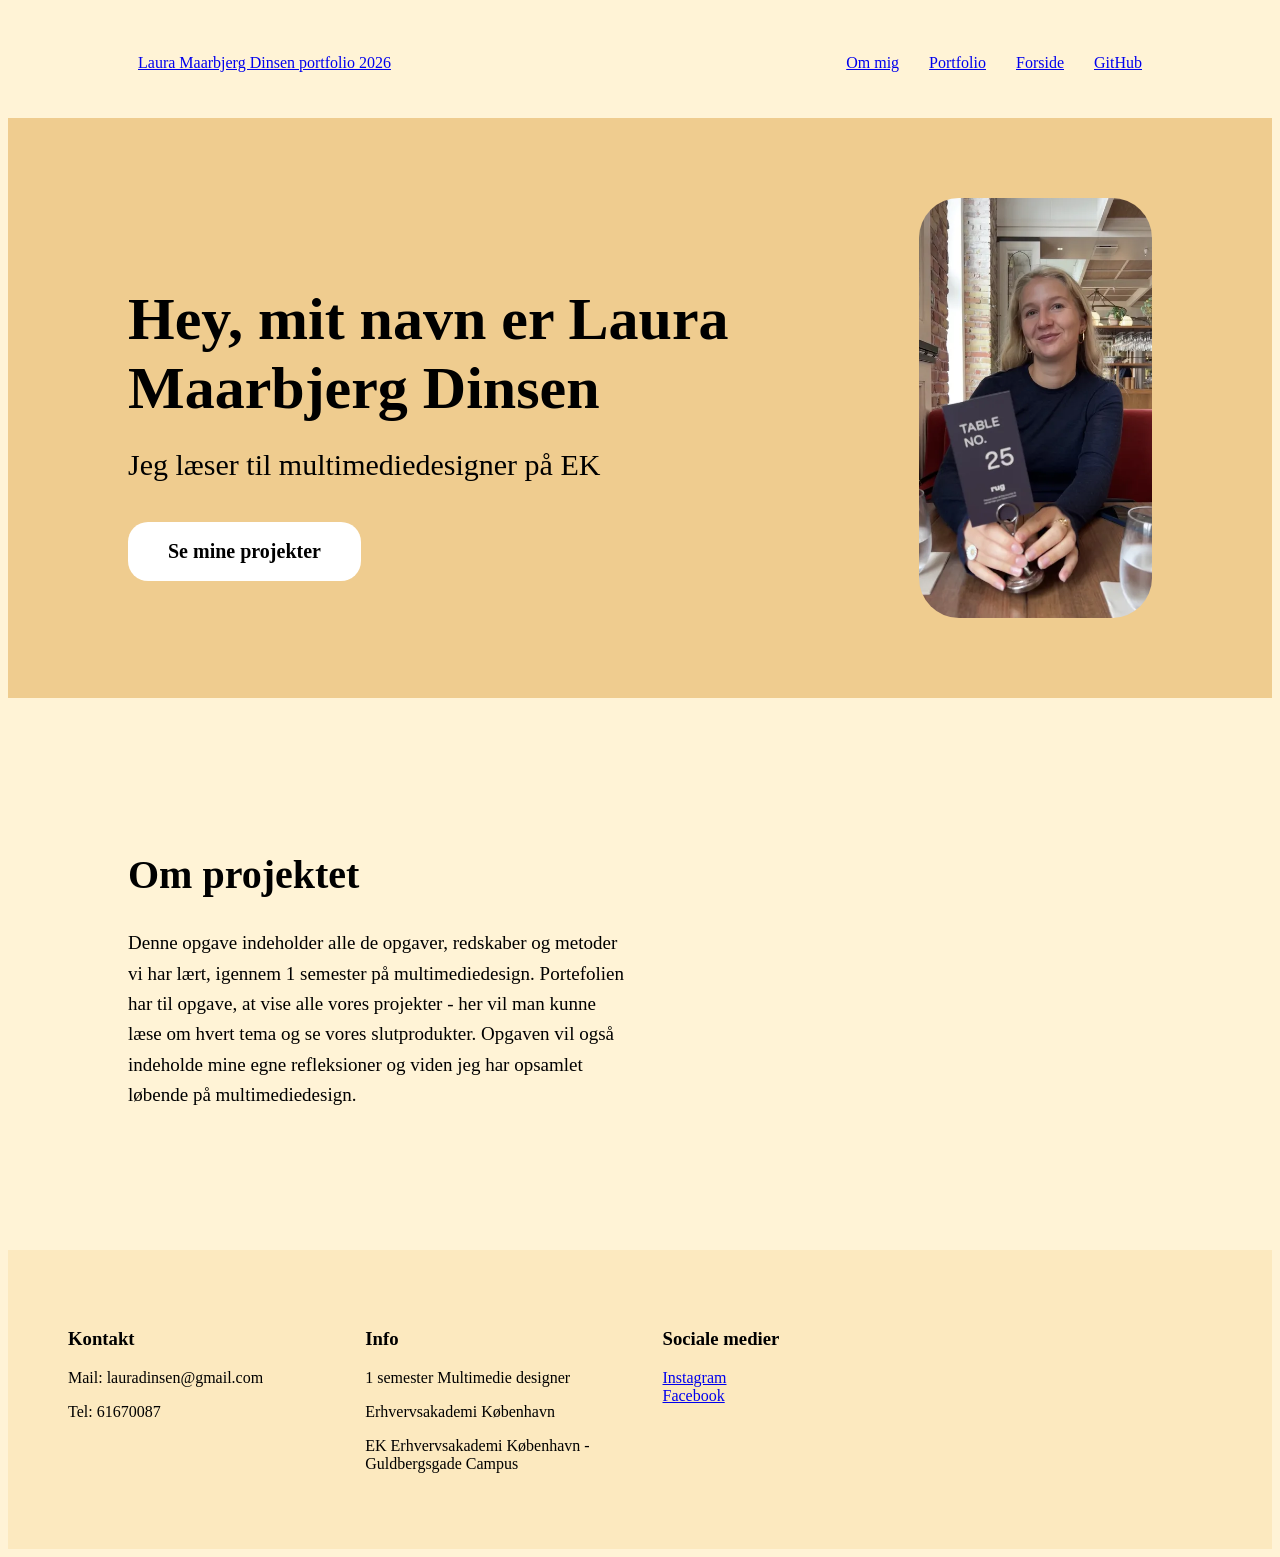
==== Index.html @ 109ab678 "Første push" ====
<!doctype html>
<html lang="da">
  <head>
    <meta charset="UTF-8" />
    <meta name="viewport" content="width=device-width, initial-scale=1.0" />
    <link rel="stylesheet" href="style.css" />
    <title>Forside</title>
  </head>

  <body>
    <header>
      <nav>
        <a href="Index.html">Laura Maarbjerg Dinsen portfolio 2026</a>
        <ul>
          <li><a href="ommig.html">Om mig</a></li>
          <li><a href="portfolio.html">Portfolio</a></li>
          <li><a href="Index.html">Forside</a></li>
          <li><a href="linktilgithub">GitHub</a></li>
        </ul>
      </nav>
    </header>

    <main>
      <section class="hero">
        <div class="hero-text">
          <h1>Hey, mit navn er Laura Maarbjerg Dinsen</h1>

          <h2>Jeg læser til multimediedesigner på EK</h2>

          <a href="portfolio.html">
            <button>Se mine projekter</button>
          </a>
        </div>

        <div class="hero-image">
          <img class="lau25" src="Img/laura25.webp" alt="Laura" />
        </div>
      </section>

      <section class="projekt">
        <div class="projekt-text">
          <h2>Om projektet</h2>

          <p>
            Denne opgave indeholder alle de opgaver, redskaber og metoder vi har lært, igennem 1 semester på multimediedesign. Portefolien har til opgave, at vise alle vores projekter - her vil man kunne læse om hvert tema og se vores slutprodukter.
            Opgaven vil også indeholde mine egne refleksioner og viden jeg har opsamlet løbende på multimediedesign.
          </p>
        </div>

        <div class="projekt-image">
          <a href="Img/forsideimg.webp"></a>
        </div>
      </section>
    </main>

    <footer class="footer">
      <div class="footer-container">
        <div class="footer-column">
          <h3 class="footer-title">Kontakt</h3>
          <p>Mail: lauradinsen@gmail.com</p>
          <p>Tel: 61670087</p>
        </div>

        <div class="footer-column">
          <h3 class="footer-title">Info</h3>
          <p>1 semester Multimedie designer</p>
          <p>Erhvervs­akademi Køben­havn</p>
          <p>EK Erhvervsakademi København - Guldbergsgade Campus</p>
        </div>

        <div class="footer-column">
          <h3 class="footer-title">Sociale medier</h3>
          <a href="https://www.instagram.com/lauramaarbjerg/">Instagram</a>
          <a href="https://www.facebook.com/laura.maarbjergdinsen">Facebook</a>
        </div>
      </div>
    </footer>
  </body>
</html>
---- style.css ----
/* button */

button {
  font-family: "Times New Roman", Times, serif;
}
/* Nav Menu */
nav ul {
  display: flex;
  list-style: none;
  gap: 30px;
  text-decoration: none;
}

nav {
  display: flex;
  align-items: center;
  justify-content: space-between;
  padding: 30px 130px;
}

/* Hero */

.hero {
  display: flex;
  justify-content: space-between;
  align-items: center;

  background-color: #efcc8f;

  padding: 80px 120px;
}

.hero-text h1 {
  font-size: 60px;
  margin-bottom: 20px;
}

.hero-text h2 {
  font-size: 30px;
  font-weight: normal;

  margin-bottom: 40px;
}

.hero button {
  padding: 18px 40px;

  border: none;
  border-radius: 20px;

  background-color: white;

  font-size: 20px;
  font-weight: bold;

  cursor: pointer;
}

/* img */

.lau25 {
  width: 320px;
  height: 420px;

  object-fit: cover;

  border-radius: 40px;
}

img {
  max-width: 100%;
}

.lau25 {
  display: grid;
  grid-template-columns: 2fr 1fr;
}

/* Om projekt */

.projekt {
  display: flex;

  justify-content: space-between;
  align-items: center;

  padding: 120px;
  gap: 80px;
}

.projekt-text {
  max-width: 500px;
}

.projekt-text h2 {
  font-size: 40px;
  margin-bottom: 30px;
}

.projekt-text p {
  font-size: 19px;
  line-height: 1.6;
}

/* Body */
body {
  background-color: #fff3d6;
}

/* Footer */
.footer {
  background: #fce9bf;
  padding: 60px;
  border-top: 1px solid var(--border);
}

.footer-container {
  display: grid;
  grid-template-columns: repeat(4, 1fr);
  gap: 45px;
}

.footer p,
.footer a {
  display: block;
  font-size: 16px;
  line-height: 1, 2px;
}

/* Mobil */
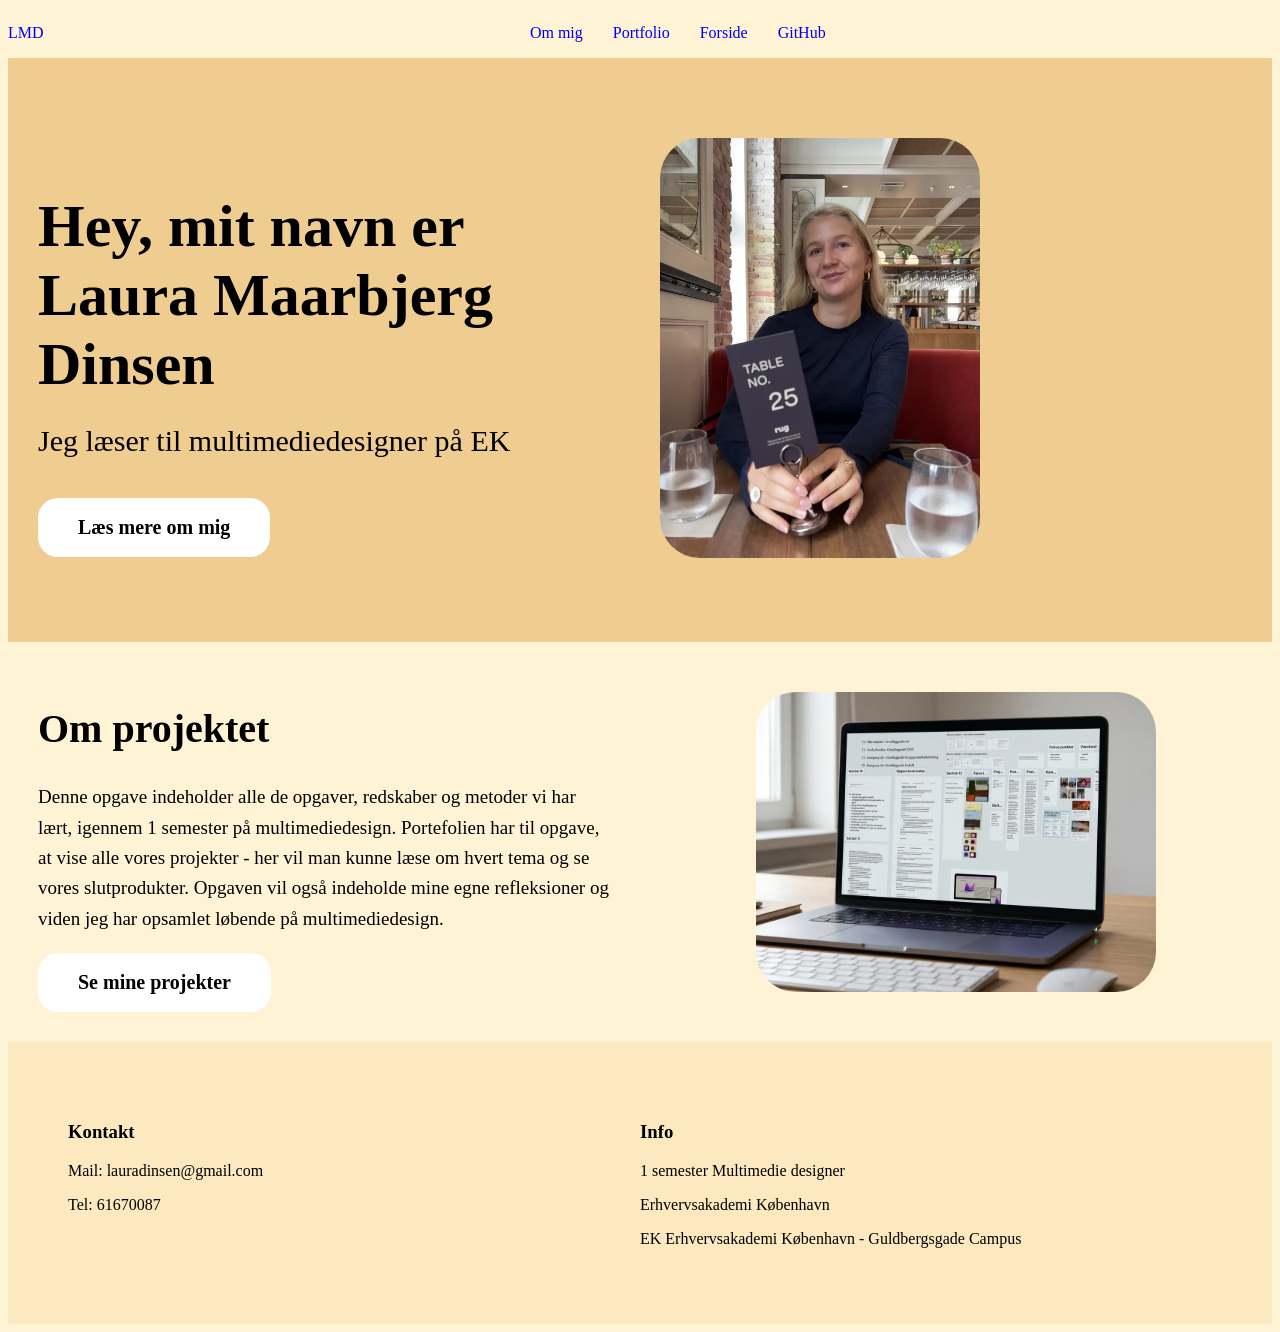
==== commit 61f411e0: "Refactor HTML structure and update CSS styles for improved layout and responsiveness" ====
--- a/Index.html
+++ b/Index.html
@@ -10,13 +10,18 @@
   <body>
     <header>
       <nav>
-        <a href="Index.html">Laura Maarbjerg Dinsen portfolio 2026</a>
-        <ul>
+        <a href="Index.html">LMD</a>
+        <ul class="menu">
           <li><a href="ommig.html">Om mig</a></li>
           <li><a href="portfolio.html">Portfolio</a></li>
           <li><a href="Index.html">Forside</a></li>
           <li><a href="linktilgithub">GitHub</a></li>
         </ul>
+        <div class="burger">
+          <div class="line"></div>
+          <div class="line"></div>
+          <div class="line"></div>
+        </div>
       </nav>
     </header>
 
@@ -24,11 +29,9 @@
       <section class="hero">
         <div class="hero-text">
           <h1>Hey, mit navn er Laura Maarbjerg Dinsen</h1>
-
           <h2>Jeg læser til multimediedesigner på EK</h2>
-
-          <a href="portfolio.html">
-            <button>Se mine projekter</button>
+          <a href="ommig.html">
+            <button>Læs mere om mig</button>
           </a>
         </div>
 
@@ -45,10 +48,14 @@
             Denne opgave indeholder alle de opgaver, redskaber og metoder vi har lært, igennem 1 semester på multimediedesign. Portefolien har til opgave, at vise alle vores projekter - her vil man kunne læse om hvert tema og se vores slutprodukter.
             Opgaven vil også indeholde mine egne refleksioner og viden jeg har opsamlet løbende på multimediedesign.
           </p>
+
+          <a href="portfolio.html">
+            <button>Se mine projekter</button>
+          </a>
         </div>
 
         <div class="projekt-image">
-          <a href="Img/forsideimg.webp"></a>
+          <img src="Img/forsideimg.webp" alt="" />
         </div>
       </section>
     </main>
@@ -67,12 +74,6 @@
           <p>Erhvervs­akademi Køben­havn</p>
           <p>EK Erhvervsakademi København - Guldbergsgade Campus</p>
         </div>
-
-        <div class="footer-column">
-          <h3 class="footer-title">Sociale medier</h3>
-          <a href="https://www.instagram.com/lauramaarbjerg/">Instagram</a>
-          <a href="https://www.facebook.com/laura.maarbjergdinsen">Facebook</a>
-        </div>
       </div>
     </footer>
   </body>
--- a/style.css
+++ b/style.css
@@ -1,33 +1,64 @@
 /* button */
-
 button {
   font-family: "Times New Roman", Times, serif;
+  padding: 18px 40px;
+  border: none;
+  border-radius: 20px;
+  background-color: white;
+  font-size: 20px;
+  font-weight: bold;
+  cursor: pointer;
 }
-/* Nav Menu */
+
+button:hover {
+  background-color: #efcc8f;
+}
+
+/* Nav */
+nav {
+  display: flex;
+  align-items: center;
+  justify-content: space-between;
+
+  & a {
+    text-decoration: none;
+  }
+}
+
 nav ul {
   display: flex;
   list-style: none;
   gap: 30px;
-  text-decoration: none;
+
+  & a {
+    text-decoration: none;
+  }
 }
 
-nav {
-  display: flex;
-  align-items: center;
-  justify-content: space-between;
-  padding: 30px 130px;
+/* Body */
+body {
+  background-color: #fff3d6;
+}
+
+/* img */
+img {
+  max-width: 100%;
+}
+
+.lau25 {
+  width: 320px;
+  height: 420px;
+  object-fit: cover;
+  border-radius: 40px;
 }
 
 /* Hero */
-
 .hero {
   display: flex;
-  justify-content: space-between;
-  align-items: center;
-
+  flex-direction: column;
   background-color: #efcc8f;
-
-  padding: 80px 120px;
+  padding: 80px 30px;
+  gap: 40px;
 }
 
 .hero-text h1 {
@@ -38,58 +69,33 @@
 .hero-text h2 {
   font-size: 30px;
   font-weight: normal;
-
   margin-bottom: 40px;
 }
 
-.hero button {
-  padding: 18px 40px;
-
-  border: none;
-  border-radius: 20px;
-
-  background-color: white;
-
-  font-size: 20px;
-  font-weight: bold;
-
-  cursor: pointer;
-}
-
-/* img */
-
-.lau25 {
-  width: 320px;
-  height: 420px;
-
-  object-fit: cover;
-
-  border-radius: 40px;
-}
-
-img {
-  max-width: 100%;
-}
-
-.lau25 {
-  display: grid;
-  grid-template-columns: 2fr 1fr;
+.hero-image {
+  align-self: center;
 }
 
 /* Om projekt */
-
 .projekt {
   display: flex;
+  flex-direction: column;
+  padding: 30px;
 
-  justify-content: space-between;
-  align-items: center;
-
-  padding: 120px;
-  gap: 80px;
+  & a {
+    margin-top: 20px;
+    margin-bottom: 20px;
+  }
 }
 
-.projekt-text {
-  max-width: 500px;
+.projekt-image img {
+  width: 100%;
+  max-width: 400px;
+  height: 300px;
+  object-fit: cover;
+  border-radius: 40px;
+  display: block;
+  margin: 20px 0 20px 0;
 }
 
 .projekt-text h2 {
@@ -102,11 +108,6 @@
   line-height: 1.6;
 }
 
-/* Body */
-body {
-  background-color: #fff3d6;
-}
-
 /* Footer */
 .footer {
   background: #fce9bf;
@@ -116,15 +117,37 @@
 
 .footer-container {
   display: grid;
-  grid-template-columns: repeat(4, 1fr);
-  gap: 45px;
+  grid-template-columns: repeat(2, 1fr);
 }
 
 .footer p,
 .footer a {
   display: block;
   font-size: 16px;
-  line-height: 1, 2px;
 }
 
-/* Mobil */
+/* Desktop */
+@media screen and (min-width: 600px) {
+  .hero {
+    display: grid;
+    grid-template-columns: 1fr 1fr;
+    align-items: center;
+  }
+
+  .projekt {
+    flex-direction: row;
+    align-items: center;
+    gap: 60px;
+    max-width: none;
+  }
+
+  .projekt-text {
+    flex: 1;
+  }
+
+  .projekt-image {
+    flex: 1;
+    display: flex;
+    justify-content: center;
+  }
+}
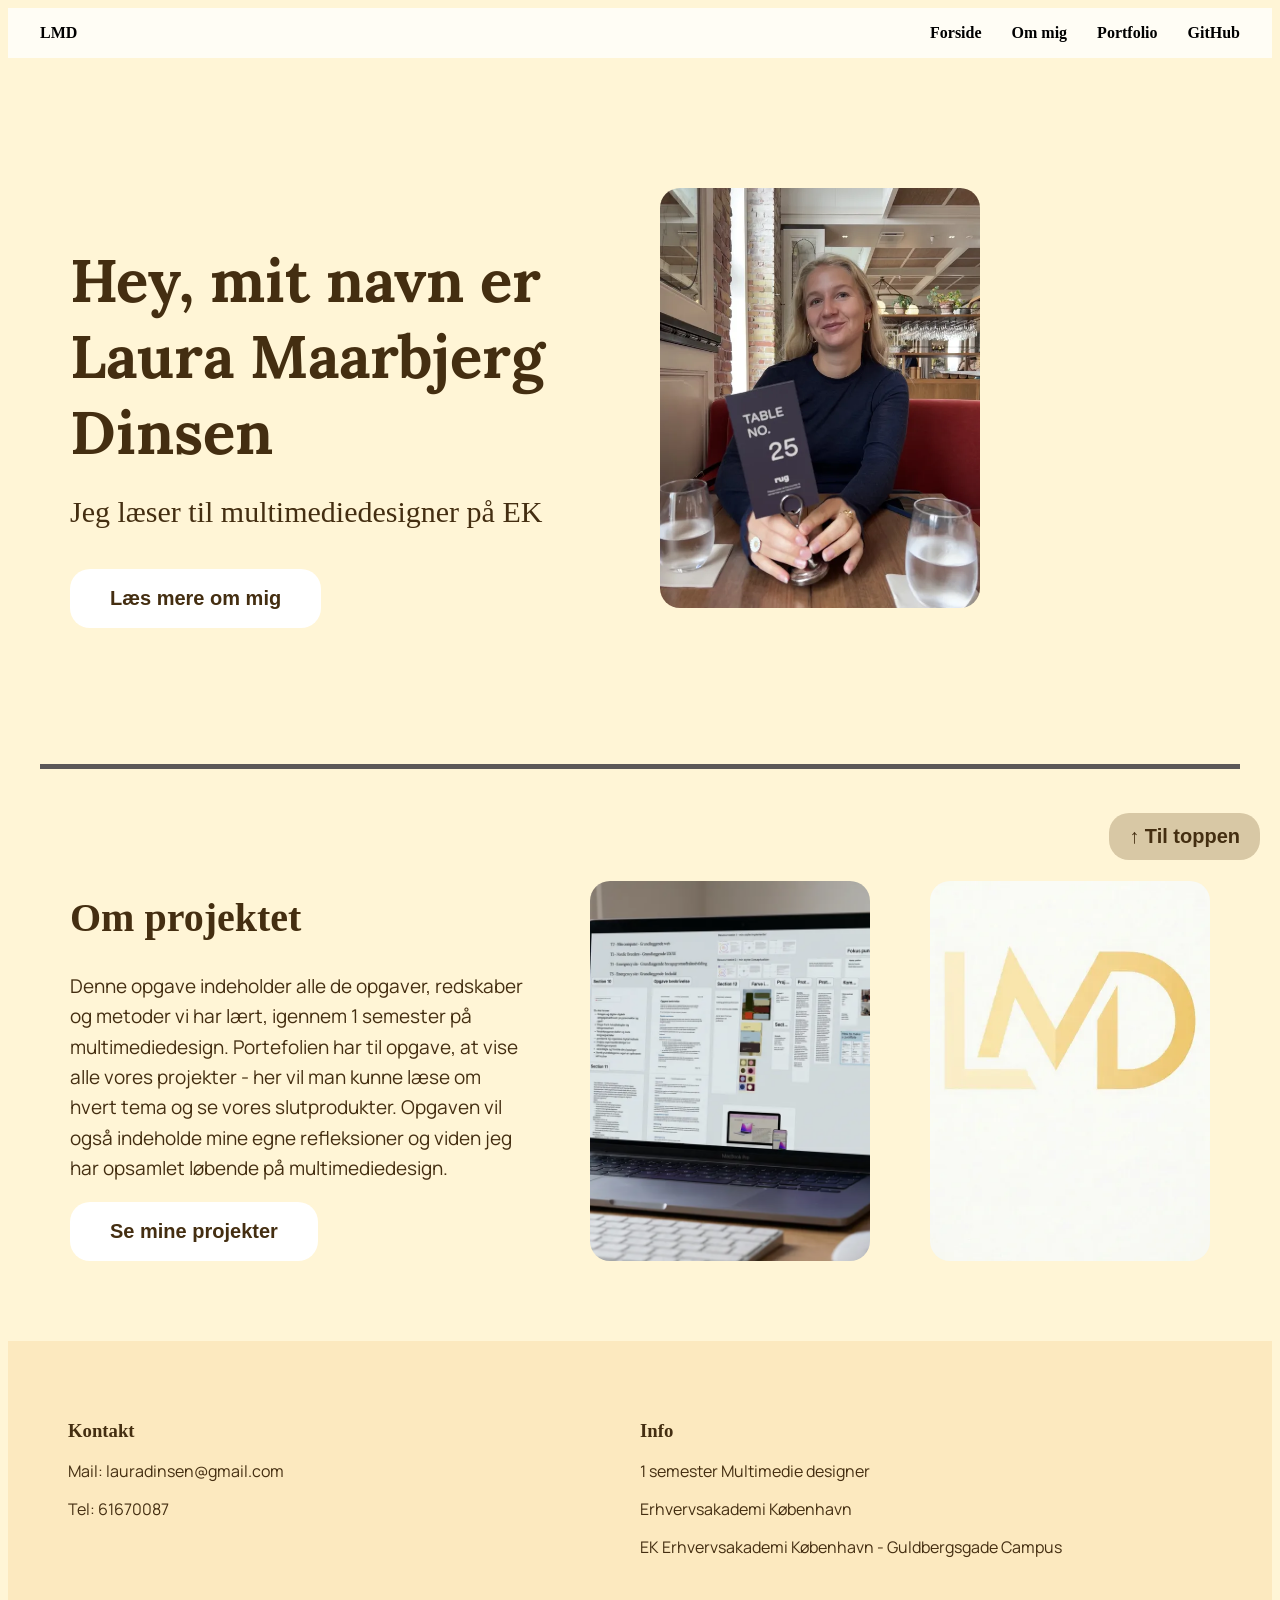
==== commit 0be5df23: "comnit" ====
--- a/Index.html
+++ b/Index.html
@@ -4,6 +4,16 @@
     <meta charset="UTF-8" />
     <meta name="viewport" content="width=device-width, initial-scale=1.0" />
     <link rel="stylesheet" href="style.css" />
+    <link rel="stylesheet" href="ommig.css" />
+
+    <link rel="preconnect" href="https://fonts.googleapis.com" />
+    <link rel="preconnect" href="https://fonts.gstatic.com" crossorigin />
+    <link href="https://fonts.googleapis.com/css2?family=Manrope:wght@200..800&display=swap" rel="stylesheet" />
+
+    <link rel="preconnect" href="https://fonts.googleapis.com" />
+    <link rel="preconnect" href="https://fonts.gstatic.com" crossorigin />
+    <link href="https://fonts.googleapis.com/css2?family=Lora:ital,wght@0,400..700;1,400..700&display=swap" rel="stylesheet" />
+
     <title>Forside</title>
   </head>
 
@@ -12,16 +22,11 @@
       <nav>
         <a href="Index.html">LMD</a>
         <ul class="menu">
+          <li><a href="Index.html">Forside</a></li>
           <li><a href="ommig.html">Om mig</a></li>
           <li><a href="portfolio.html">Portfolio</a></li>
-          <li><a href="Index.html">Forside</a></li>
           <li><a href="linktilgithub">GitHub</a></li>
         </ul>
-        <div class="burger">
-          <div class="line"></div>
-          <div class="line"></div>
-          <div class="line"></div>
-        </div>
       </nav>
     </header>
 
@@ -40,6 +45,7 @@
         </div>
       </section>
 
+      <hr />
       <section class="projekt">
         <div class="projekt-text">
           <h2>Om projektet</h2>
@@ -54,10 +60,23 @@
           </a>
         </div>
 
+        <!-- <div class="grid-section 2">
+          <div class="image">
+            <img src="Img/introimg.webp" alt="intro" />
+          </div>
+        </div>
+
         <div class="projekt-image">
           <img src="Img/forsideimg.webp" alt="" />
+        </div> -->
+
+        <div class="gallery">
+          <img src="Img/forsideimg.webp" alt="forside" />
+          <img src="Img/logo1.webp" alt="logo" />
         </div>
       </section>
+
+      <button id="scrollTopBtn">↑ Til toppen</button>
     </main>
 
     <footer class="footer">
@@ -76,5 +95,6 @@
         </div>
       </div>
     </footer>
+    <script src="scroll.js"></script>
   </body>
 </html>
--- a/style.css
+++ b/style.css
@@ -1,6 +1,46 @@
+html {
+  --yellow: hsl(49, 100%, 98%);
+}
+
+* {
+  color: rgb(68, 46, 17);
+}
+
+/* fonts */
+
+.manrope {
+  font-family: "Manrope", sans-serif;
+  font-optical-sizing: auto;
+  font-weight: 400;
+  font-style: normal;
+}
+
+.lora {
+  font-family: "Lora", serif;
+  font-optical-sizing: auto;
+  font-weight: 400;
+  font-style: normal;
+}
+
+h1 {
+  font-family: "Lora", serif;
+}
+
+/* h2 {
+  /* font-family: "Lora", serif;
+  font-weight: 500;
+} */
+*/ a {
+  font-family: "Lora", serif;
+  font-weight: 300;
+}
+
+p {
+  font-family: "Manrope", sans-serif;
+}
+
 /* button */
 button {
-  font-family: "Times New Roman", Times, serif;
   padding: 18px 40px;
   border: none;
   border-radius: 20px;
@@ -8,19 +48,51 @@
   font-size: 20px;
   font-weight: bold;
   cursor: pointer;
+  margin-bottom: 20px;
+}
+
+hr {
+  border: none;
+  height: 5px;
+  background-color: rgb(91, 87, 87);
+  margin: 2rem 0;
+}
+
+#scrollTopBtn {
+  position: fixed;
+  bottom: 20px;
+  right: 20px;
+
+  padding: 12px 20px;
+
+  border: none;
+  border-radius: 20px;
+
+  background-color: #d8c8a5;
+  cursor: pointer;
 }
 
 button:hover {
   background-color: #efcc8f;
 }
 
-/* Nav */
+/* Nav */ /* header */
+header {
+  /* background-color: hsl(50, 92%, 85%); */
+  background-color: var(--yellow);
+  font-weight: bold;
+}
+
 nav {
   display: flex;
   align-items: center;
   justify-content: space-between;
+  max-width: 1200px;
+  margin: 0 auto;
 
   & a {
+    text-decoration: none;
+    color: black;
     text-decoration: none;
   }
 }
@@ -49,14 +121,14 @@
   width: 320px;
   height: 420px;
   object-fit: cover;
-  border-radius: 40px;
+  border-radius: 20px;
 }
 
 /* Hero */
 .hero {
   display: flex;
   flex-direction: column;
-  background-color: #efcc8f;
+  /* background-color: #efcc8f; */
   padding: 80px 30px;
   gap: 40px;
 }
@@ -88,7 +160,7 @@
   }
 }
 
-.projekt-image img {
+/* .projekt-image img {
   width: 100%;
   max-width: 400px;
   height: 300px;
@@ -96,7 +168,7 @@
   border-radius: 40px;
   display: block;
   margin: 20px 0 20px 0;
-}
+} */
 
 .projekt-text h2 {
   font-size: 40px;
@@ -150,4 +222,26 @@
     display: flex;
     justify-content: center;
   }
-}
+
+  img {
+    margin-bottom: 40px;
+    border-radius: 40px;
+  }
+
+  .gallery {
+    display: flex;
+    justify-content: center;
+    gap: 60px;
+
+    border-radius: 20px;
+  }
+
+  .gallery img {
+    width: 280px;
+    height: 380px;
+    object-fit: cover;
+    border-radius: 20px;
+    margin-bottom: 50px;
+    margin-top: 50px;
+  }
+}
--- a/ommig.css
+++ b/ommig.css
@@ -0,0 +1,51 @@
+/* Mobil */
+
+/* Desktop */
+
+@media screen and (min-width: 600px) {
+  header {
+    background-color: var(--yellow);
+  }
+
+  main {
+    max-width: 1200px;
+    margin: auto;
+    box-sizing: border-box;
+    margin-top: 50px;
+  }
+
+  body {
+    background: #fff5d6;
+    font-family: Georgia, serif;
+    color: #222;
+  }
+
+  h1 {
+    font-size: 40px;
+  }
+
+  h2 {
+    font-size: 25px;
+    margin-bottom: 20px;
+  }
+
+  .grid-section {
+    display: grid;
+    grid-template-columns: 1fr 1fr;
+    gap: 80px;
+    align-items: center;
+  }
+
+  .text p {
+    font-size: 19px;
+    line-height: 1.6;
+    margin-bottom: 20px;
+  }
+
+  .image img {
+    width: 100%;
+    display: block;
+    border-radius: 20px;
+    margin-top: 90px;
+  }
+}
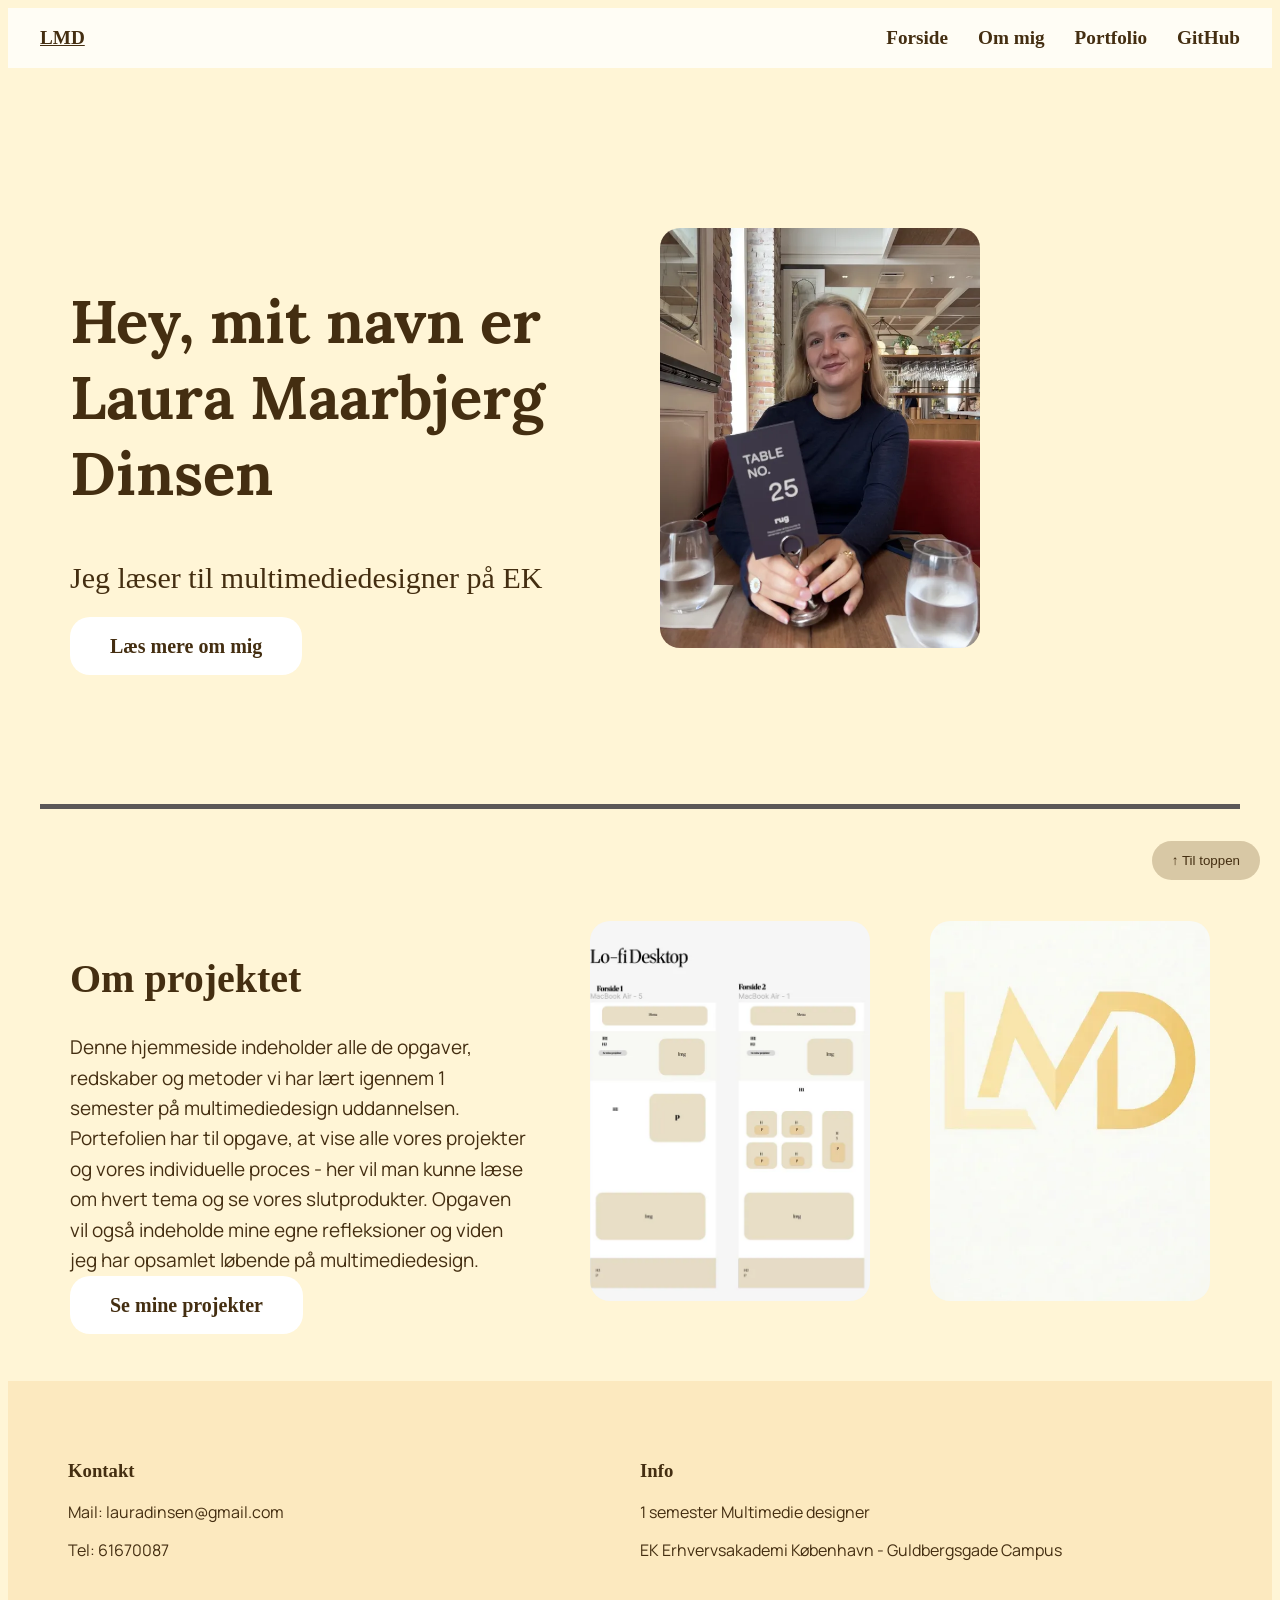
==== commit c301729c: "commit" ====
--- a/Index.html
+++ b/Index.html
@@ -35,8 +35,9 @@
         <div class="hero-text">
           <h1>Hey, mit navn er Laura Maarbjerg Dinsen</h1>
           <h2>Jeg læser til multimediedesigner på EK</h2>
+          <a href="ommig.html" class="button">Læs mere om mig</a>
           <a href="ommig.html">
-            <button>Læs mere om mig</button>
+            <!-- <button>Læs mere om mig</button> -->
           </a>
         </div>
 
@@ -51,27 +52,15 @@
           <h2>Om projektet</h2>
 
           <p>
-            Denne opgave indeholder alle de opgaver, redskaber og metoder vi har lært, igennem 1 semester på multimediedesign. Portefolien har til opgave, at vise alle vores projekter - her vil man kunne læse om hvert tema og se vores slutprodukter.
-            Opgaven vil også indeholde mine egne refleksioner og viden jeg har opsamlet løbende på multimediedesign.
+            Denne hjemmeside indeholder alle de opgaver, redskaber og metoder vi har lært igennem 1 semester på multimediedesign uddannelsen. Portefolien har til opgave, at vise alle vores projekter og vores individuelle proces - her vil man kunne
+            læse om hvert tema og se vores slutprodukter. Opgaven vil også indeholde mine egne refleksioner og viden jeg har opsamlet løbende på multimediedesign.
           </p>
 
-          <a href="portfolio.html">
-            <button>Se mine projekter</button>
-          </a>
+          <a href="portfolio.html" class="button">Se mine projekter </a>
         </div>
 
-        <!-- <div class="grid-section 2">
-          <div class="image">
-            <img src="Img/introimg.webp" alt="intro" />
-          </div>
-        </div>
-
-        <div class="projekt-image">
-          <img src="Img/forsideimg.webp" alt="" />
-        </div> -->
-
         <div class="gallery">
-          <img src="Img/forsideimg.webp" alt="forside" />
+          <img src="Img/figmasite1.webp" alt="forside" />
           <img src="Img/logo1.webp" alt="logo" />
         </div>
       </section>
@@ -90,7 +79,7 @@
         <div class="footer-column">
           <h3 class="footer-title">Info</h3>
           <p>1 semester Multimedie designer</p>
-          <p>Erhvervs­akademi Køben­havn</p>
+
           <p>EK Erhvervsakademi København - Guldbergsgade Campus</p>
         </div>
       </div>
--- a/style.css
+++ b/style.css
@@ -26,11 +26,7 @@
   font-family: "Lora", serif;
 }
 
-/* h2 {
-  /* font-family: "Lora", serif;
-  font-weight: 500;
-} */
-*/ a {
+*a {
   font-family: "Lora", serif;
   font-weight: 300;
 }
@@ -40,7 +36,7 @@
 }
 
 /* button */
-button {
+.button {
   padding: 18px 40px;
   border: none;
   border-radius: 20px;
@@ -49,6 +45,7 @@
   font-weight: bold;
   cursor: pointer;
   margin-bottom: 20px;
+  text-decoration: none;
 }
 
 hr {
@@ -89,12 +86,12 @@
   justify-content: space-between;
   max-width: 1200px;
   margin: 0 auto;
-
-  & a {
-    text-decoration: none;
-    color: black;
-    text-decoration: none;
-  }
+  font-size: larger;
+}
+nav a a {
+  text-decoration: none;
+  color: black;
+  text-decoration: none;
 }
 
 nav ul {
@@ -102,9 +99,12 @@
   list-style: none;
   gap: 30px;
 
-  & a {
+  /* & a {
     text-decoration: none;
-  }
+  } */
+}
+nav ul a {
+  text-decoration: none;
 }
 
 /* Body */
@@ -115,6 +115,7 @@
 /* img */
 img {
   max-width: 100%;
+  margin-top: 30px;
 }
 
 .lau25 {
@@ -153,22 +154,12 @@
   display: flex;
   flex-direction: column;
   padding: 30px;
-
-  & a {
-    margin-top: 20px;
-    margin-bottom: 20px;
-  }
-}
-
-/* .projekt-image img {
-  width: 100%;
-  max-width: 400px;
-  height: 300px;
-  object-fit: cover;
-  border-radius: 40px;
-  display: block;
-  margin: 20px 0 20px 0;
-} */
+}
+
+.projekt a {
+  margin-top: 20px;
+  margin-bottom: 20px;
+}
 
 .projekt-text h2 {
   font-size: 40px;
--- a/ommig.css
+++ b/ommig.css
@@ -27,6 +27,7 @@
   h2 {
     font-size: 25px;
     margin-bottom: 20px;
+    margin-top: 50px;
   }
 
   .grid-section {
@@ -40,6 +41,7 @@
     font-size: 19px;
     line-height: 1.6;
     margin-bottom: 20px;
+    margin-top: 40px;
   }
 
   .image img {
